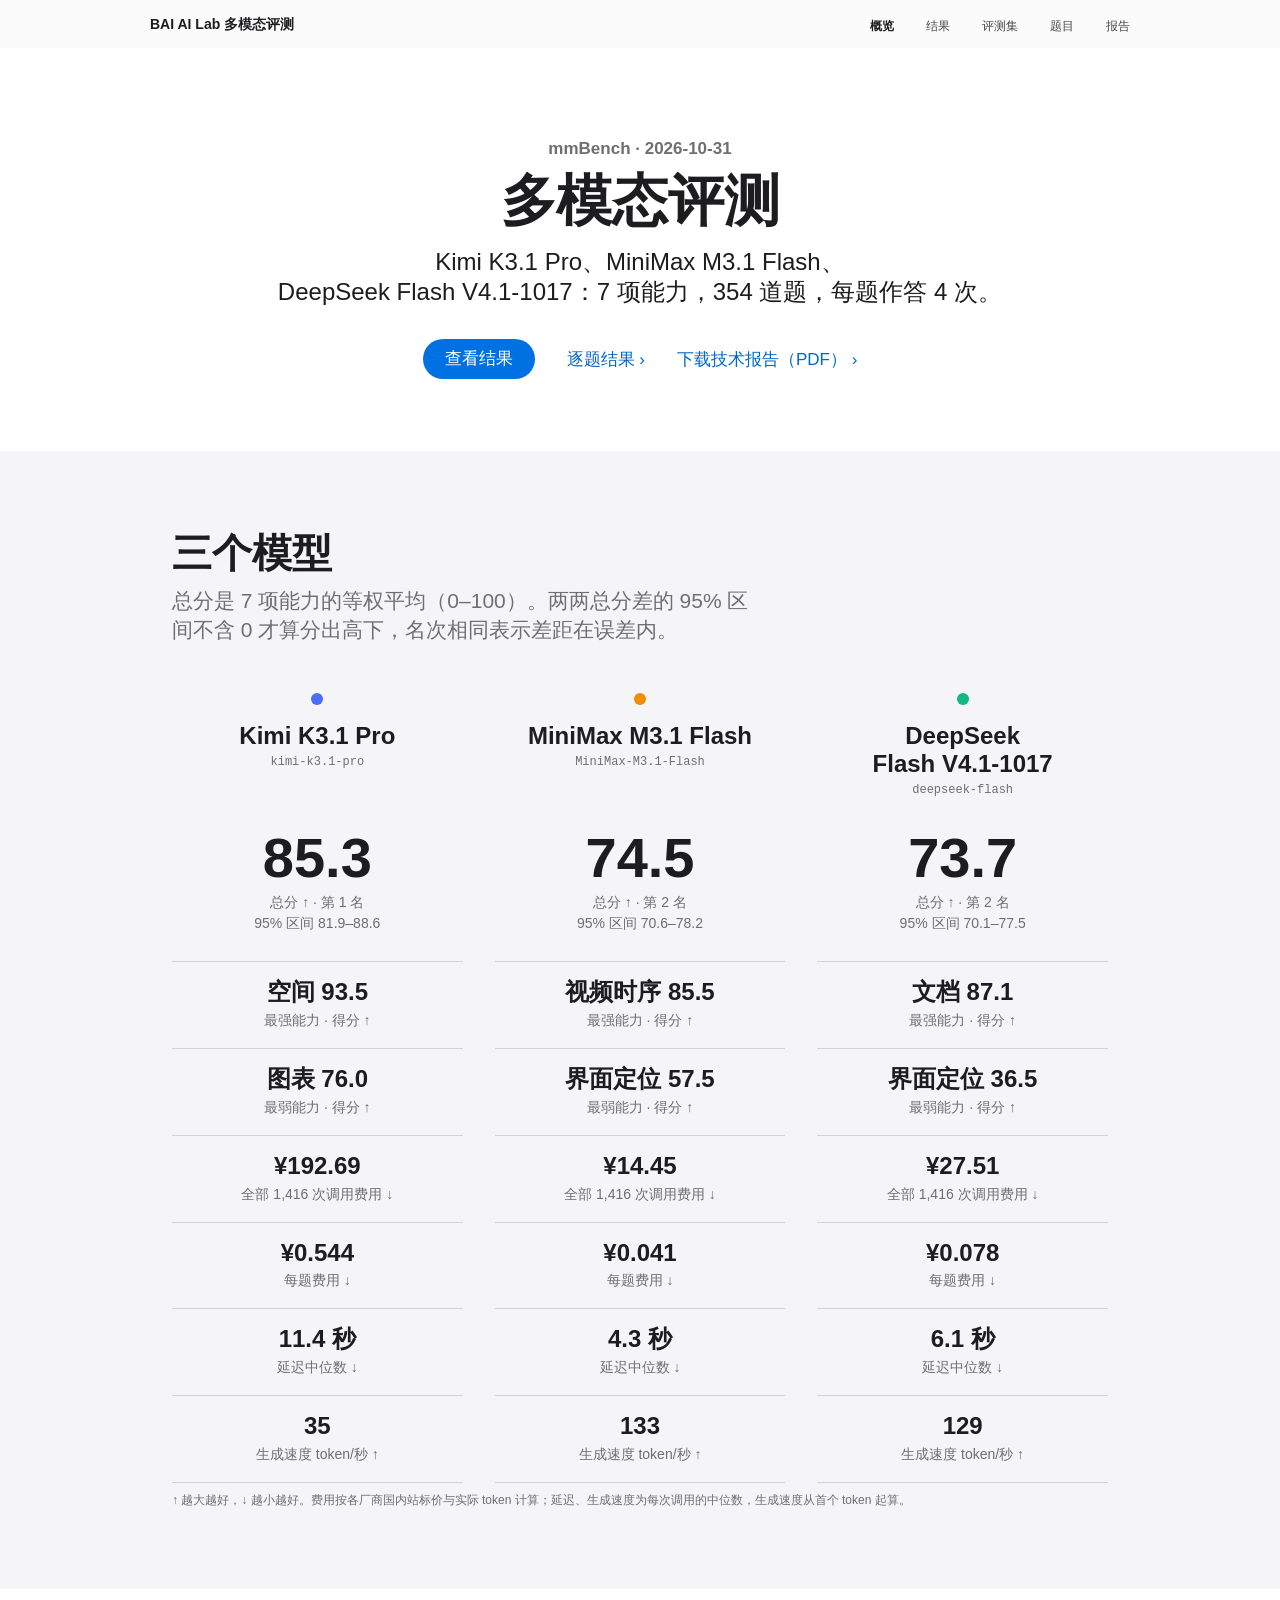
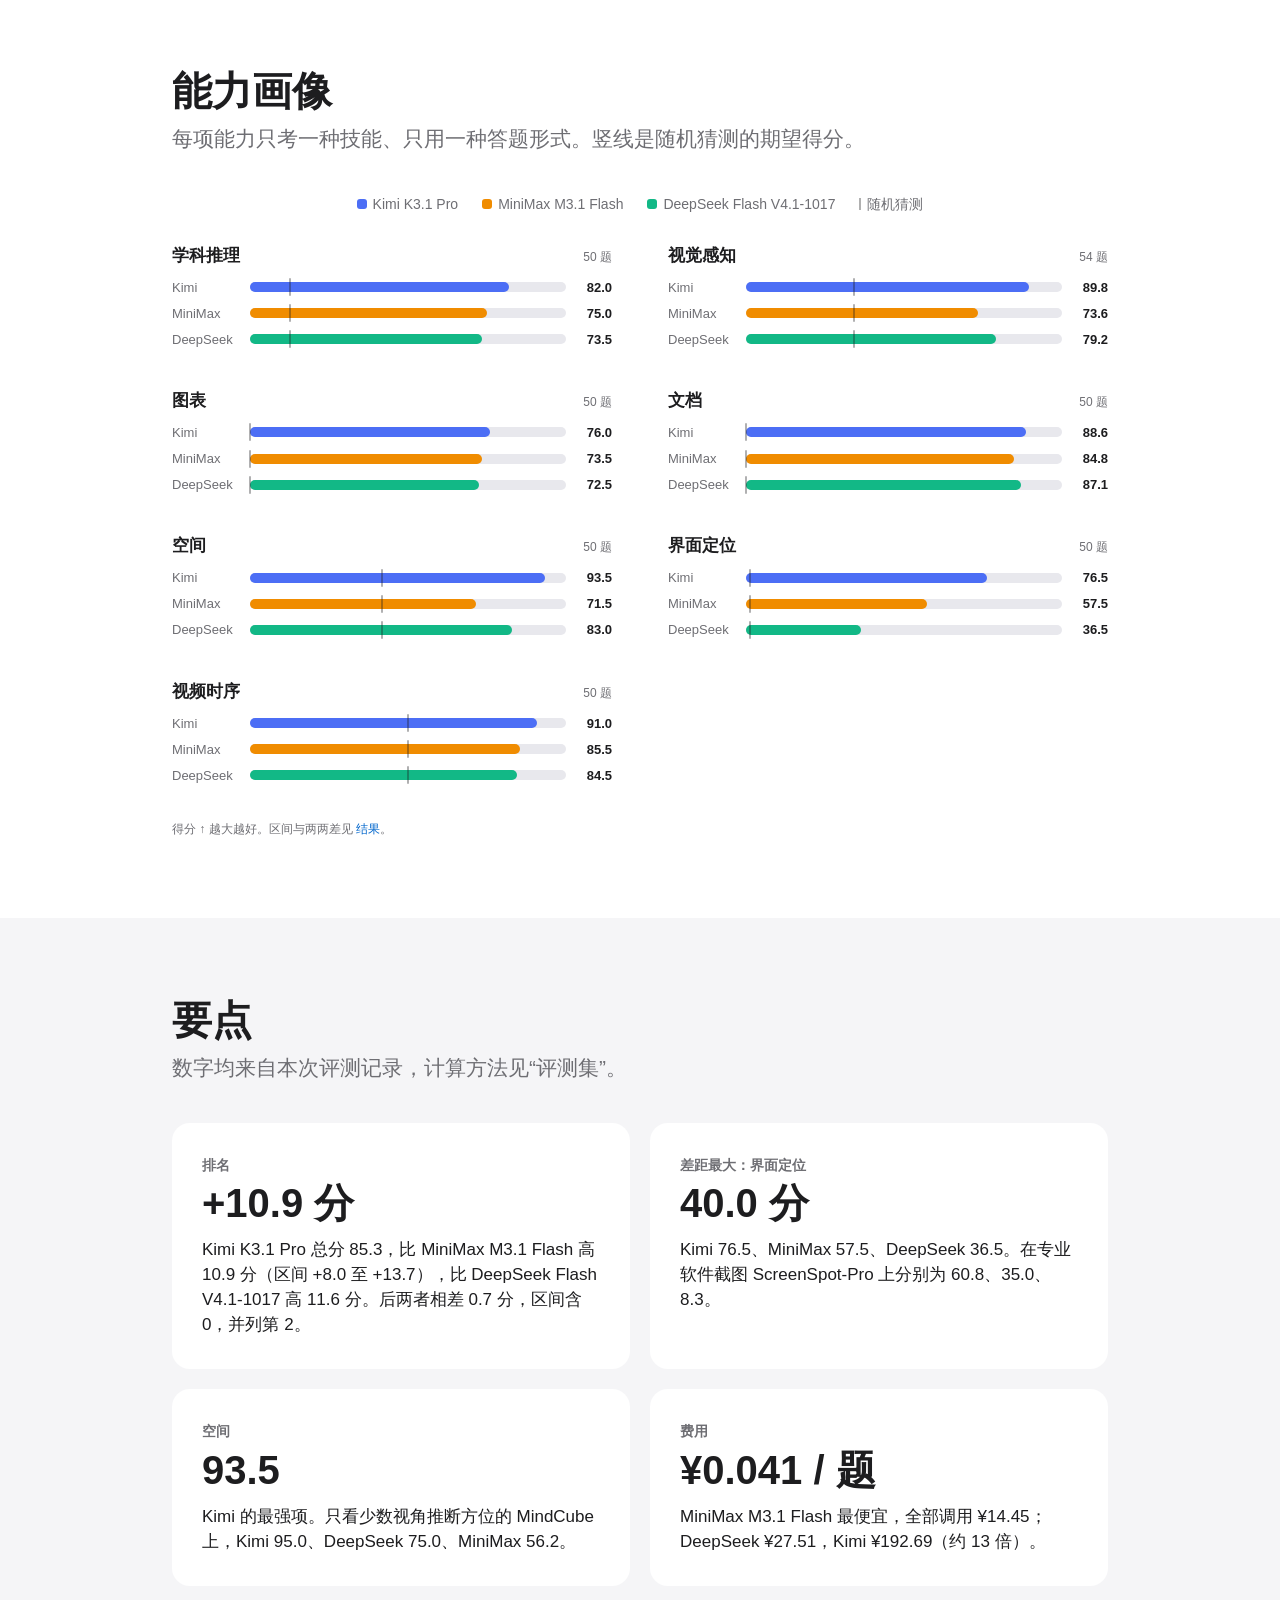
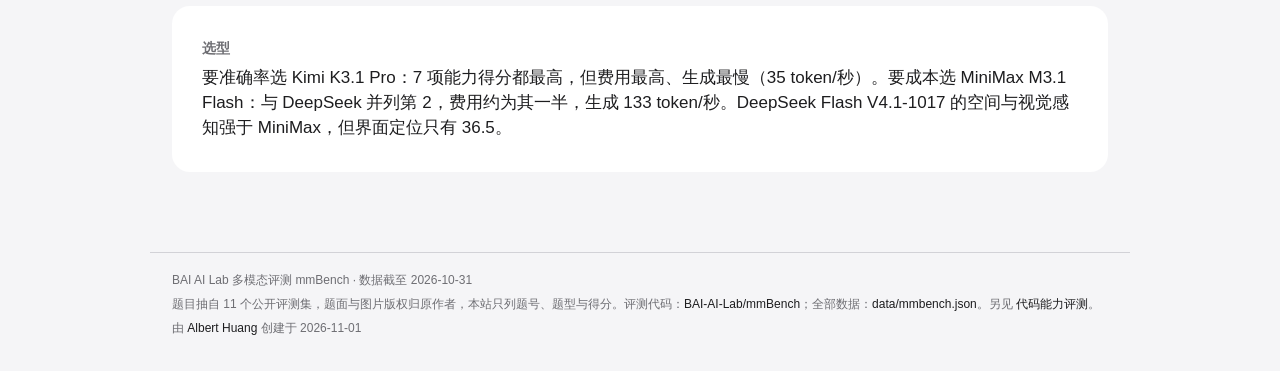
==== docs/index.html @ 2ac574b3 "Results site (docs/, GitHub Pages): the 2026-10-31 evaluation of Kimi K3.1 Pro, MiniMax M3.1 Flash a" ====
<!doctype html>
<html lang="zh-CN">
<head>
<meta charset="utf-8">
<meta name="viewport" content="width=device-width, initial-scale=1">
<title>多模态评测 · BAI AI Lab</title>
<meta name="description" content="Kimi K3.1 Pro、MiniMax M3.1 Flash、DeepSeek Flash V4.1-1017 在 mmBench 7 项能力上的评测结果">
<link rel="icon" href="assets/icon.svg" type="image/svg+xml">
<link rel="stylesheet" href="assets/style.css">
</head>
<body>
<nav class="nav"><div class="nav-in"><a class="brand" href="index.html"><span class="hide-sm">BAI AI Lab </span>多模态评测</a><ul><li><a href="index.html" aria-current=page>概览</a></li><li><a href="results.html">结果</a></li><li><a href="bench.html">评测集</a></li><li><a href="questions.html">题目</a></li><li><a href="report-2026-10-31.pdf">报告</a></li></ul></div></nav>
<main>
<section class="hero"><div class="wrap">
<p class="eyebrow">mmBench · 2026-10-31</p>
<h1>多模态评测</h1>
<p class="lead"><span class="nw">Kimi K3.1 Pro</span>、<span class="nw">MiniMax M3.1 Flash</span>、<span class="nw">DeepSeek Flash V4.1-1017</span>：<span class="nw">7 项能力，354 道题，</span><span class="nw">每题作答 4 次。</span></p>
<div class="ctas"><a class="btn" href="results.html">查看结果</a><a class="more" href="questions.html">逐题结果</a><a class="more" href="report-2026-10-31.pdf">下载技术报告（PDF）</a></div>
</div></section>
<section class="section alt"><div class="wrap">
<h2>三个模型</h2>
<p class="sub">总分是 7 项能力的等权平均（0–100）。两两总分差的 95% 区间不含 0 才算分出高下，名次相同表示差距在误差内。</p>
<div class="compare" style="--rows:9"><div class="model"><div><span class="dot kimi"></span><h3><span class="long">Kimi K3.1 Pro</span><span class="short">Kimi</span></h3><div class="id">kimi-k3.1-pro</div></div><div class="big">85.3</div><div class="cap">总分 ↑ · 第 1 名<br>95% 区间 81.9–88.6</div><ul class="specs"><li><b>空间 93.5</b><span>最强能力 · 得分 ↑</span></li><li><b>图表 76.0</b><span>最弱能力 · 得分 ↑</span></li><li><b>¥192.69</b><span>全部 1,416 次调用费用 ↓</span></li><li><b>¥0.544</b><span>每题费用 ↓</span></li><li><b>11.4 秒</b><span>延迟中位数 ↓</span></li><li><b>35</b><span>生成速度 token/秒 ↑</span></li></ul></div><div class="model"><div><span class="dot minimax"></span><h3><span class="long">MiniMax M3.1 Flash</span><span class="short">MiniMax</span></h3><div class="id">MiniMax-M3.1-Flash</div></div><div class="big">74.5</div><div class="cap">总分 ↑ · 第 2 名<br>95% 区间 70.6–78.2</div><ul class="specs"><li><b>视频时序 85.5</b><span>最强能力 · 得分 ↑</span></li><li><b>界面定位 57.5</b><span>最弱能力 · 得分 ↑</span></li><li><b>¥14.45</b><span>全部 1,416 次调用费用 ↓</span></li><li><b>¥0.041</b><span>每题费用 ↓</span></li><li><b>4.3 秒</b><span>延迟中位数 ↓</span></li><li><b>133</b><span>生成速度 token/秒 ↑</span></li></ul></div><div class="model"><div><span class="dot deepseek"></span><h3><span class="long">DeepSeek Flash V4.1-1017</span><span class="short">DeepSeek</span></h3><div class="id">deepseek-flash</div></div><div class="big">73.7</div><div class="cap">总分 ↑ · 第 2 名<br>95% 区间 70.1–77.5</div><ul class="specs"><li><b>文档 87.1</b><span>最强能力 · 得分 ↑</span></li><li><b>界面定位 36.5</b><span>最弱能力 · 得分 ↑</span></li><li><b>¥27.51</b><span>全部 1,416 次调用费用 ↓</span></li><li><b>¥0.078</b><span>每题费用 ↓</span></li><li><b>6.1 秒</b><span>延迟中位数 ↓</span></li><li><b>129</b><span>生成速度 token/秒 ↑</span></li></ul></div></div>
<p class="note">↑ 越大越好，↓ 越小越好。费用按各厂商国内站标价与实际 token 计算；延迟、生成速度为每次调用的中位数，生成速度从首个 token 起算。</p>
</div></section>
<section class="section"><div class="wrap">
<h2>能力画像</h2>
<p class="sub">每项能力只考一种技能、只用一种答题形式。竖线是随机猜测的期望得分。</p>
<ul class="legend"><li><i class="kimi-bg"></i>Kimi K3.1 Pro</li><li><i class="minimax-bg"></i>MiniMax M3.1 Flash</li><li><i class="deepseek-bg"></i>DeepSeek Flash V4.1-1017</li><li><span class="chance-key"></span>随机猜测</li></ul>
<div class="bars"><div class="bgrp "><h4>学科推理<span>50 题</span></h4><div class="brow"><span>Kimi</span><span class="track"><span class="fill kimi-bg" style="width:82.0%"></span><span class="chance" style="left:12.9%"></span></span><span class="bval">82.0</span></div><div class="brow"><span>MiniMax</span><span class="track"><span class="fill minimax-bg" style="width:75.0%"></span><span class="chance" style="left:12.9%"></span></span><span class="bval">75.0</span></div><div class="brow"><span>DeepSeek</span><span class="track"><span class="fill deepseek-bg" style="width:73.5%"></span><span class="chance" style="left:12.9%"></span></span><span class="bval">73.5</span></div></div><div class="bgrp "><h4>视觉感知<span>54 题</span></h4><div class="brow"><span>Kimi</span><span class="track"><span class="fill kimi-bg" style="width:89.8%"></span><span class="chance" style="left:34.3%"></span></span><span class="bval">89.8</span></div><div class="brow"><span>MiniMax</span><span class="track"><span class="fill minimax-bg" style="width:73.6%"></span><span class="chance" style="left:34.3%"></span></span><span class="bval">73.6</span></div><div class="brow"><span>DeepSeek</span><span class="track"><span class="fill deepseek-bg" style="width:79.2%"></span><span class="chance" style="left:34.3%"></span></span><span class="bval">79.2</span></div></div><div class="bgrp "><h4>图表<span>50 题</span></h4><div class="brow"><span>Kimi</span><span class="track"><span class="fill kimi-bg" style="width:76.0%"></span><span class="chance" style="left:0.0%"></span></span><span class="bval">76.0</span></div><div class="brow"><span>MiniMax</span><span class="track"><span class="fill minimax-bg" style="width:73.5%"></span><span class="chance" style="left:0.0%"></span></span><span class="bval">73.5</span></div><div class="brow"><span>DeepSeek</span><span class="track"><span class="fill deepseek-bg" style="width:72.5%"></span><span class="chance" style="left:0.0%"></span></span><span class="bval">72.5</span></div></div><div class="bgrp "><h4>文档<span>50 题</span></h4><div class="brow"><span>Kimi</span><span class="track"><span class="fill kimi-bg" style="width:88.6%"></span><span class="chance" style="left:0.0%"></span></span><span class="bval">88.6</span></div><div class="brow"><span>MiniMax</span><span class="track"><span class="fill minimax-bg" style="width:84.8%"></span><span class="chance" style="left:0.0%"></span></span><span class="bval">84.8</span></div><div class="brow"><span>DeepSeek</span><span class="track"><span class="fill deepseek-bg" style="width:87.1%"></span><span class="chance" style="left:0.0%"></span></span><span class="bval">87.1</span></div></div><div class="bgrp "><h4>空间<span>50 题</span></h4><div class="brow"><span>Kimi</span><span class="track"><span class="fill kimi-bg" style="width:93.5%"></span><span class="chance" style="left:42.0%"></span></span><span class="bval">93.5</span></div><div class="brow"><span>MiniMax</span><span class="track"><span class="fill minimax-bg" style="width:71.5%"></span><span class="chance" style="left:42.0%"></span></span><span class="bval">71.5</span></div><div class="brow"><span>DeepSeek</span><span class="track"><span class="fill deepseek-bg" style="width:83.0%"></span><span class="chance" style="left:42.0%"></span></span><span class="bval">83.0</span></div></div><div class="bgrp "><h4>界面定位<span>50 题</span></h4><div class="brow"><span>Kimi</span><span class="track"><span class="fill kimi-bg" style="width:76.5%"></span><span class="chance" style="left:1.3%"></span></span><span class="bval">76.5</span></div><div class="brow"><span>MiniMax</span><span class="track"><span class="fill minimax-bg" style="width:57.5%"></span><span class="chance" style="left:1.3%"></span></span><span class="bval">57.5</span></div><div class="brow"><span>DeepSeek</span><span class="track"><span class="fill deepseek-bg" style="width:36.5%"></span><span class="chance" style="left:1.3%"></span></span><span class="bval">36.5</span></div></div><div class="bgrp "><h4>视频时序<span>50 题</span></h4><div class="brow"><span>Kimi</span><span class="track"><span class="fill kimi-bg" style="width:91.0%"></span><span class="chance" style="left:50.0%"></span></span><span class="bval">91.0</span></div><div class="brow"><span>MiniMax</span><span class="track"><span class="fill minimax-bg" style="width:85.5%"></span><span class="chance" style="left:50.0%"></span></span><span class="bval">85.5</span></div><div class="brow"><span>DeepSeek</span><span class="track"><span class="fill deepseek-bg" style="width:84.5%"></span><span class="chance" style="left:50.0%"></span></span><span class="bval">84.5</span></div></div></div>
<p class="note">得分 ↑ 越大越好。区间与两两差见 <a href="results.html#profile">结果</a>。</p>
</div></section>
<section class="section alt"><div class="wrap">
<h2>要点</h2>
<p class="sub">数字均来自本次评测记录，计算方法见“评测集”。</p>
<div class="tiles">
<a class="card" href="results.html#rank"><p class="k">排名</p><p class="v">+10.9 分</p>
<p>Kimi K3.1 Pro 总分 85.3，比 MiniMax M3.1 Flash 高 10.9 分（区间 +8.0 至 +13.7），比 DeepSeek Flash V4.1-1017 高 11.6 分。后两者相差 0.7 分，区间含 0，并列第 2。</p></a>
<a class="card" href="results.html#source"><p class="k">差距最大：界面定位</p><p class="v">40.0 分</p>
<p>Kimi 76.5、MiniMax 57.5、DeepSeek 36.5。在专业软件截图 ScreenSpot-Pro 上分别为 60.8、35.0、8.3。</p></a>
<a class="card" href="results.html#profile"><p class="k">空间</p><p class="v">93.5</p>
<p>Kimi 的最强项。只看少数视角推断方位的 MindCube 上，Kimi 95.0、DeepSeek 75.0、MiniMax 56.2。</p></a>
<a class="card" href="results.html#cost"><p class="k">费用</p><p class="v">¥0.041 / 题</p>
<p>MiniMax M3.1 Flash 最便宜，全部调用 ¥14.45；DeepSeek ¥27.51，Kimi ¥192.69（约 13 倍）。</p></a>
<div class="card wide"><p class="k">选型</p>
<p>要准确率选 Kimi K3.1 Pro：7 项能力得分都最高，但费用最高、生成最慢（35 token/秒）。要成本选 MiniMax M3.1 Flash：与 DeepSeek 并列第 2，费用约为其一半，生成 133 token/秒。DeepSeek Flash V4.1-1017 的空间与视觉感知强于 MiniMax，但界面定位只有 36.5。</p></div>
</div>
</div></section>
</main>
<footer><div class="wrap">
<p>BAI AI Lab 多模态评测 mmBench · 数据截至 2026-10-31</p>
<p>题目抽自 11 个公开评测集，题面与图片版权归原作者，本站只列题号、题型与得分。评测代码：<a href="https://github.com/BAI-AI-Lab/mmBench">BAI-AI-Lab/mmBench</a>；全部数据：<a href="data/mmbench.json">data/mmbench.json</a>。另见 <a href="https://bai-ai-lab.github.io/coding-eval/">代码能力评测</a>。</p>
<p>由 <a href="https://alberthx86.github.io/" target="_blank" rel="noopener">Albert Huang</a> 创建于 2026-11-01</p>
</div></footer>
<script src="assets/app.js"></script>
</body>
</html>
---- docs/assets/style.css ----
/* mmBench results site. Apple-style tokens (apple.com): text #1d1d1f / #6e6e73 / #86868b, fills #f5f5f7 / #e8e8ed, hairline #d2d2d7,
   links #0066cc, buttons #0071e3, pill radius 980px, 48px translucent nav, 18px card radius. */
:root {
  --bg: #fff;
  --bg-alt: #f5f5f7;
  --card: #fff;
  --text: #1d1d1f;
  --text-2: #6e6e73;
  --text-3: #86868b;
  --hairline: #d2d2d7;
  --fill: #e8e8ed;
  --seg-on: #fff;
  --link: #0066cc;
  --blue: #0071e3;
  --blue-hover: #0077ed;
  --ok: #008009;
  --bad: #e30000;
  --kimi: #4c6ef5;
  --deepseek: #12b886;
  --minimax: #f08c00;
  --nav: rgba(250, 250, 252, 0.8);
  --code-bg: #f5f5f7;
  --mono: "SF Mono", ui-monospace, Menlo, Consolas, "Liberation Mono", monospace;
  color-scheme: light dark;
}

@media (prefers-color-scheme: dark) {
  :root {
    --bg: #000;
    --bg-alt: #161617;
    --card: #1d1d1f;
    --text: #f5f5f7;
    --text-2: #a1a1a6;
    --text-3: #86868b;
    --hairline: #424245;
    --fill: #333336;
    --seg-on: #636366;
    --link: #2997ff;
    --ok: #30d158;
    --bad: #ff453a;
    --nav: rgba(22, 22, 23, 0.8);
    --code-bg: #1d1d1f;
  }
}

* { box-sizing: border-box; }

html { -webkit-text-size-adjust: 100%; }

body {
  margin: 0;
  background: var(--bg);
  color: var(--text);
  font-family: -apple-system, BlinkMacSystemFont, "SF Pro Text", "SF Pro SC", "PingFang SC", "Hiragino Sans GB",
    "Microsoft YaHei", "Helvetica Neue", Helvetica, Arial, sans-serif;
  font-size: 17px;
  line-height: 1.47059;
  -webkit-font-smoothing: antialiased;
  -moz-osx-font-smoothing: grayscale;
}

a { color: var(--link); text-decoration: none; }
a:hover { text-decoration: underline; }
code, .mono { font-family: var(--mono); font-size: 0.88em; }
sup { font-size: 0.7em; line-height: 0; }

/* nav */
.nav {
  position: sticky;
  top: 0;
  z-index: 10;
  height: 48px;
  background: var(--nav);
  -webkit-backdrop-filter: saturate(180%) blur(20px);
  backdrop-filter: saturate(180%) blur(20px);
}
.nav-in {
  max-width: 1024px;
  height: 100%;
  margin: 0 auto;
  padding: 0 22px;
  display: flex;
  align-items: center;
  justify-content: space-between;
}
.brand { color: var(--text); font-size: 14px; font-weight: 600; white-space: nowrap; }
.nav ul { display: flex; gap: 32px; margin: 0; padding: 0; list-style: none; }
.nav ul a { color: var(--text); font-size: 12px; opacity: 0.8; transition: opacity 0.24s cubic-bezier(0.4, 0, 0.6, 1); }
.nav ul a:hover { opacity: 1; text-decoration: none; }
.nav ul a[aria-current="page"] { opacity: 1; font-weight: 600; }

/* layout */
.wrap { max-width: 980px; margin: 0 auto; padding: 0 22px; }
.section { padding: 80px 0; }
.section.alt { background: var(--bg-alt); }
.section.tight { padding-top: 48px; }

h1, h2, h3 { font-weight: 600; margin: 0; text-wrap: balance; }
.hero .lead, .sub { text-wrap: balance; }
h2 { font-size: 40px; line-height: 1.1; margin-bottom: 12px; }
h3 { font-size: 24px; line-height: 1.17; margin: 56px 0 16px; }
h2 + h3 { margin-top: 32px; }
.sub { font-size: 21px; line-height: 1.38; color: var(--text-2); margin: 0 0 40px; max-width: 760px; }
p { margin: 0 0 16px; }

/* hero */
.hero { text-align: center; padding: 88px 0 72px; }
.eyebrow { font-size: 17px; font-weight: 600; color: var(--text-2); margin: 0 0 10px; }
.hero h1 { font-size: 56px; line-height: 1.07143; letter-spacing: -0.005em; }
.hero .lead { font-size: 24px; line-height: 1.25; margin: 16px auto 0; max-width: 760px; }
.ctas { display: flex; flex-wrap: wrap; gap: 16px 32px; justify-content: center; align-items: center; margin-top: 32px; }
.btn {
  display: inline-block;
  background: var(--blue);
  color: #fff;
  border-radius: 980px;
  padding: 10px 22px;
  font-size: 17px;
  line-height: 1.2;
}
.btn:hover { background: var(--blue-hover); text-decoration: none; }
.more::after { content: " ›"; }

/* model comparison */
.compare { display: grid; grid-template-columns: repeat(3, minmax(0, 1fr)); gap: 32px; text-align: center; }
.dot { display: inline-block; width: 12px; height: 12px; border-radius: 50%; vertical-align: middle; }
.dot.kimi, .kimi-bg { background: var(--kimi); }
.dot.deepseek, .deepseek-bg { background: var(--deepseek); }
.dot.minimax, .minimax-bg { background: var(--minimax); }
.model h3 { margin: 12px 0 4px; font-size: 24px; overflow-wrap: anywhere; }
.model .id { font-family: var(--mono); font-size: 12px; color: var(--text-2); }
.big { font-size: 56px; font-weight: 600; line-height: 1.07; margin: 28px 0 4px; font-variant-numeric: tabular-nums; }
.cap { font-size: 14px; color: var(--text-2); }
.specs { list-style: none; margin: 28px 0 0; padding: 0; border-top: 1px solid var(--hairline); }
/* rows line up across the three columns: each column is a subgrid spanning --rows rows */
@supports (grid-template-rows: subgrid) {
  .compare { grid-template-rows: repeat(var(--rows, 9), auto); }
  .compare .model { display: grid; grid-row: span var(--rows, 9); grid-template-rows: subgrid; row-gap: 0; }
  .compare .specs { display: contents; }
  .compare .specs li:first-child { border-top: 1px solid var(--hairline); margin-top: 28px; }
}
.specs li { padding: 16px 0; border-bottom: 1px solid var(--hairline); }
.specs b { display: block; font-size: 24px; font-weight: 600; line-height: 1.2; font-variant-numeric: tabular-nums; }
.specs span { font-size: 14px; color: var(--text-2); }
.specs .t { display: block; font-size: 14px; line-height: 1.43; color: var(--text); margin-bottom: 2px; }
.short { display: none; }

/* cards */
.tiles { display: grid; grid-template-columns: repeat(2, minmax(0, 1fr)); gap: 20px; }
.card { background: var(--bg-alt); border-radius: 18px; padding: 32px 30px; }
.alt .card { background: var(--card); }
.card.wide { grid-column: 1 / -1; }
.card .k { font-size: 14px; font-weight: 600; color: var(--text-2); margin: 0 0 6px; }
.card .v { font-size: 40px; font-weight: 600; line-height: 1.1; margin: 0 0 12px; font-variant-numeric: tabular-nums; }
.card p:last-child { margin-bottom: 0; }
.card h4 { font-size: 19px; margin: 0 0 8px; }
a.card { display: block; color: var(--text); transition: transform 0.3s cubic-bezier(0, 0, 0.5, 1); }
a.card:hover { text-decoration: none; transform: scale(1.01); }

.steps { counter-reset: step; display: grid; grid-template-columns: repeat(auto-fit, minmax(170px, 1fr)); gap: 16px; }
.steps .card { padding: 24px 22px; }
.steps .card::before {
  counter-increment: step;
  content: counter(step);
  display: inline-flex;
  align-items: center;
  justify-content: center;
  width: 28px;
  height: 28px;
  border-radius: 50%;
  background: var(--text);
  color: var(--bg);
  font-size: 14px;
  font-weight: 600;
  margin-bottom: 12px;
}
.steps h4 { font-size: 17px; margin: 0 0 6px; }
.steps p { font-size: 14px; color: var(--text-2); margin: 0; }

/* lists */
.list { margin: 0 0 16px; padding-left: 1.2em; }
.list li { margin: 0 0 10px; }

/* tables */
.tw { overflow-x: auto; -webkit-overflow-scrolling: touch; margin: 0 0 8px; }
table { width: 100%; border-collapse: collapse; font-size: 14px; line-height: 1.43; font-variant-numeric: tabular-nums; }
th, td { padding: 10px 12px; text-align: left; vertical-align: top; border-bottom: 1px solid var(--hairline); }
thead th { font-size: 12px; font-weight: 600; color: var(--text-2); border-bottom-color: var(--text-3); white-space: nowrap; vertical-align: bottom; }
th:first-child, td:first-child { padding-left: 0; }
th:last-child, td:last-child { padding-right: 0; }
.n { text-align: right; white-space: nowrap; }
.c { text-align: center; white-space: nowrap; }
.nw { white-space: nowrap; }
.best { font-weight: 600; }
.note { font-size: 12px; line-height: 1.5; color: var(--text-2); margin: 8px 0 0; }
td .sec { color: var(--text-2); font-size: 12px; }
tr.grp td { border-bottom-color: var(--text-3); }
tr.blk td { font-weight: 600; font-size: 12px; color: var(--text-2); padding-top: 18px; }
th.grp-h { border-bottom: 1px solid var(--hairline); }
h4.tcap { font-size: 17px; font-weight: 600; margin: 28px 0 8px; }

.ok { color: var(--ok); }
.bad { color: var(--bad); }
.pill { display: inline-block; font-size: 12px; line-height: 1.5; padding: 1px 9px; border-radius: 980px; background: var(--fill); color: var(--text-2); white-space: nowrap; }

/* segmented control */
.seg { display: inline-flex; flex-wrap: wrap; gap: 2px; padding: 2px; border-radius: 9px; background: var(--fill); }
.seg button {
  appearance: none;
  border: 0;
  border-radius: 7px;
  background: transparent;
  color: var(--text);
  font: inherit;
  font-size: 13px;
  padding: 5px 14px;
  cursor: pointer;
}
.seg button[aria-pressed="true"] { background: var(--seg-on); box-shadow: 0 1px 3px rgba(0, 0, 0, 0.12); font-weight: 600; }
.filters { display: flex; flex-wrap: wrap; gap: 12px; margin: 0 0 20px; }
#plist tbody tr { cursor: pointer; }
#plist tbody tr:hover td { background: var(--bg-alt); }
.alt #plist tbody tr:hover td { background: var(--card); }

.legend { display: flex; flex-wrap: wrap; justify-content: center; gap: 8px 24px; font-size: 14px; color: var(--text-2); margin: 0; padding: 0; list-style: none; }
.legend i { display: inline-block; width: 10px; height: 10px; border-radius: 3px; margin-right: 6px; background: var(--text-3); }
.legend i.faint { opacity: 0.3; }

/* problem page */
.crumb { font-size: 14px; color: var(--text-2); margin: 0 0 20px; }
.ptitle { font-size: 48px; line-height: 1.08; }
.meta { font-size: 17px; color: var(--text-2); margin: 12px 0 24px; }
.summary { font-size: 21px; line-height: 1.38; max-width: 760px; }
.verdict { font-size: 48px; font-weight: 600; line-height: 1; margin: 24px 0 8px; }
.compare.small .specs b { font-size: 19px; }
.codehead { display: flex; flex-wrap: wrap; align-items: center; justify-content: space-between; gap: 12px; margin: 0 0 16px; }
.copy { appearance: none; border: 0; background: none; color: var(--link); font: inherit; font-size: 14px; cursor: pointer; padding: 0; }
.code { background: var(--code-bg); border-radius: 12px; padding: 18px 20px; overflow-x: auto; font-family: var(--mono); font-size: 13px; line-height: 1.55; }
.code pre { margin: 0; font: inherit; }
.empty { background: var(--code-bg); border-radius: 12px; padding: 18px 20px; color: var(--text-2); font-size: 14px; }
[data-panel][hidden] { display: none; }
.pager { display: flex; justify-content: space-between; gap: 16px; font-size: 14px; padding: 0 0 56px; }

/* citations, references, command blocks */
.cite { font-size: 0.8em; color: var(--text-2); white-space: nowrap; }
.refs { margin: 0; padding-left: 1.6em; font-size: 14px; line-height: 1.5; }
.refs li { margin: 0 0 10px; overflow-wrap: anywhere; }
.refs li:target { background: var(--fill); border-radius: 6px; }
.cmd { position: relative; margin: 0 0 16px; }
.cmd .copy { position: absolute; top: 12px; right: 16px; font-size: 13px; }
.cmd pre.code { margin: 0; padding-right: 64px; }
.cmd code { font-size: inherit; }

/* footer */
footer { background: var(--bg-alt); color: var(--text-2); font-size: 12px; line-height: 1.5; }
footer .wrap { padding-top: 18px; padding-bottom: 28px; border-top: 1px solid var(--hairline); }
.section.alt + footer .wrap { border-top-color: var(--hairline); }
footer p { margin: 0 0 6px; }
footer a { color: var(--text); }

@media (max-width: 1068px) {
  .hero h1 { font-size: 48px; }
}

@media (max-width: 734px) {
  .wrap, .nav-in { padding-left: 16px; padding-right: 16px; }
  .nav ul { gap: 14px; }
  .section { padding: 56px 0; }
  .hero { padding: 56px 0 48px; }
  .hero h1 { font-size: 36px; line-height: 1.1; }
  .hero .lead { font-size: 19px; }
  h2 { font-size: 32px; }
  h3 { font-size: 21px; margin-top: 40px; }
  .sub { font-size: 17px; margin-bottom: 28px; }
  .compare { gap: 10px; }
  .model h3 { font-size: 15px; }
  .long { display: none; }
  .short { display: inline; }
  .model .id { display: none; }
  .big { font-size: 30px; margin-top: 16px; }
  .cap { font-size: 12px; }
  .specs b, .compare.small .specs b { font-size: 16px; }
  .specs span { font-size: 11px; }
  .specs .t { font-size: 12px; overflow-wrap: anywhere; }
  .verdict { font-size: 30px; }
  .tiles { grid-template-columns: 1fr; }
  .card { padding: 24px 20px; }
  .card .v { font-size: 32px; }
  .ptitle { font-size: 32px; }
  .summary { font-size: 17px; }
  .hide-sm { display: none; }
  table { font-size: 13px; }
  th, td { padding: 8px 8px; }
}

/* capability bars (HTML, so labels stay legible on phones) */
.bars { display: grid; grid-template-columns: repeat(2, minmax(0, 1fr)); gap: 32px 56px; }
.bgrp h4 { font-size: 17px; font-weight: 600; margin: 0 0 10px; display: flex; justify-content: space-between; align-items: baseline; }
.bgrp h4 span { font-size: 12px; font-weight: 400; color: var(--text-2); }
.brow { display: grid; grid-template-columns: 5.2em minmax(0, 1fr) 2.8em; align-items: center; gap: 10px; font-size: 13px; color: var(--text-2); margin: 7px 0; }
.track { position: relative; height: 10px; border-radius: 5px; background: var(--fill); }
.fill { position: absolute; left: 0; top: 0; bottom: 0; border-radius: 5px; }
.chance { position: absolute; top: -4px; bottom: -4px; width: 2px; margin-left: -1px; border-radius: 1px; background: var(--text); opacity: 0.35; }
.bval { text-align: right; color: var(--text); font-weight: 600; font-variant-numeric: tabular-nums; }
.bgrp.total { grid-column: 1 / -1; padding-bottom: 28px; border-bottom: 1px solid var(--hairline); }
.legend i.kimi-bg { background: var(--kimi); }
.legend i.minimax-bg { background: var(--minimax); }
.legend i.deepseek-bg { background: var(--deepseek); }
.bars + .note, .legend + .bars { margin-top: 28px; }
.legend .chance-key { display: inline-block; width: 2px; height: 12px; margin-right: 6px; vertical-align: -1px; background: var(--text); opacity: 0.35; }

/* four samples per model */
.s4 { display: inline-flex; gap: 3px; vertical-align: middle; }
.s4 i { width: 9px; height: 9px; border-radius: 50%; border: 1.5px solid var(--bad); }
.s4 i.y { background: var(--ok); border-color: var(--ok); }
.s4 i.p { background: linear-gradient(90deg, var(--ok) 50%, transparent 50%); border-color: var(--ok); }
.ci { display: block; font-size: 12px; color: var(--text-2); font-weight: 400; }
.count { font-size: 14px; color: var(--text-2); margin: 0 0 12px; }
#plist td { vertical-align: middle; padding-top: 7px; padding-bottom: 7px; }

/* model notes */
details.mnote { border-top: 1px solid var(--hairline); padding: 16px 0; }
details.mnote:last-of-type { border-bottom: 1px solid var(--hairline); }
details.mnote summary { cursor: pointer; font-size: 19px; font-weight: 600; list-style: none; }
details.mnote summary::-webkit-details-marker { display: none; }
details.mnote summary::after { content: "+"; float: right; font-weight: 400; color: var(--text-2); }
details.mnote[open] summary::after { content: "−"; }
details.mnote dl { display: grid; grid-template-columns: 7em minmax(0, 1fr); gap: 8px 16px; margin: 16px 0 0; font-size: 14px; }
details.mnote dt { color: var(--text-2); }
details.mnote dd { margin: 0; }

@media (max-width: 734px) {
  .bars { grid-template-columns: 1fr; gap: 24px; }
  .brow { grid-template-columns: 4.6em minmax(0, 1fr) 2.6em; gap: 8px; }
  details.mnote dl { grid-template-columns: 1fr; gap: 2px; }
  details.mnote dd { margin-bottom: 10px; }
}
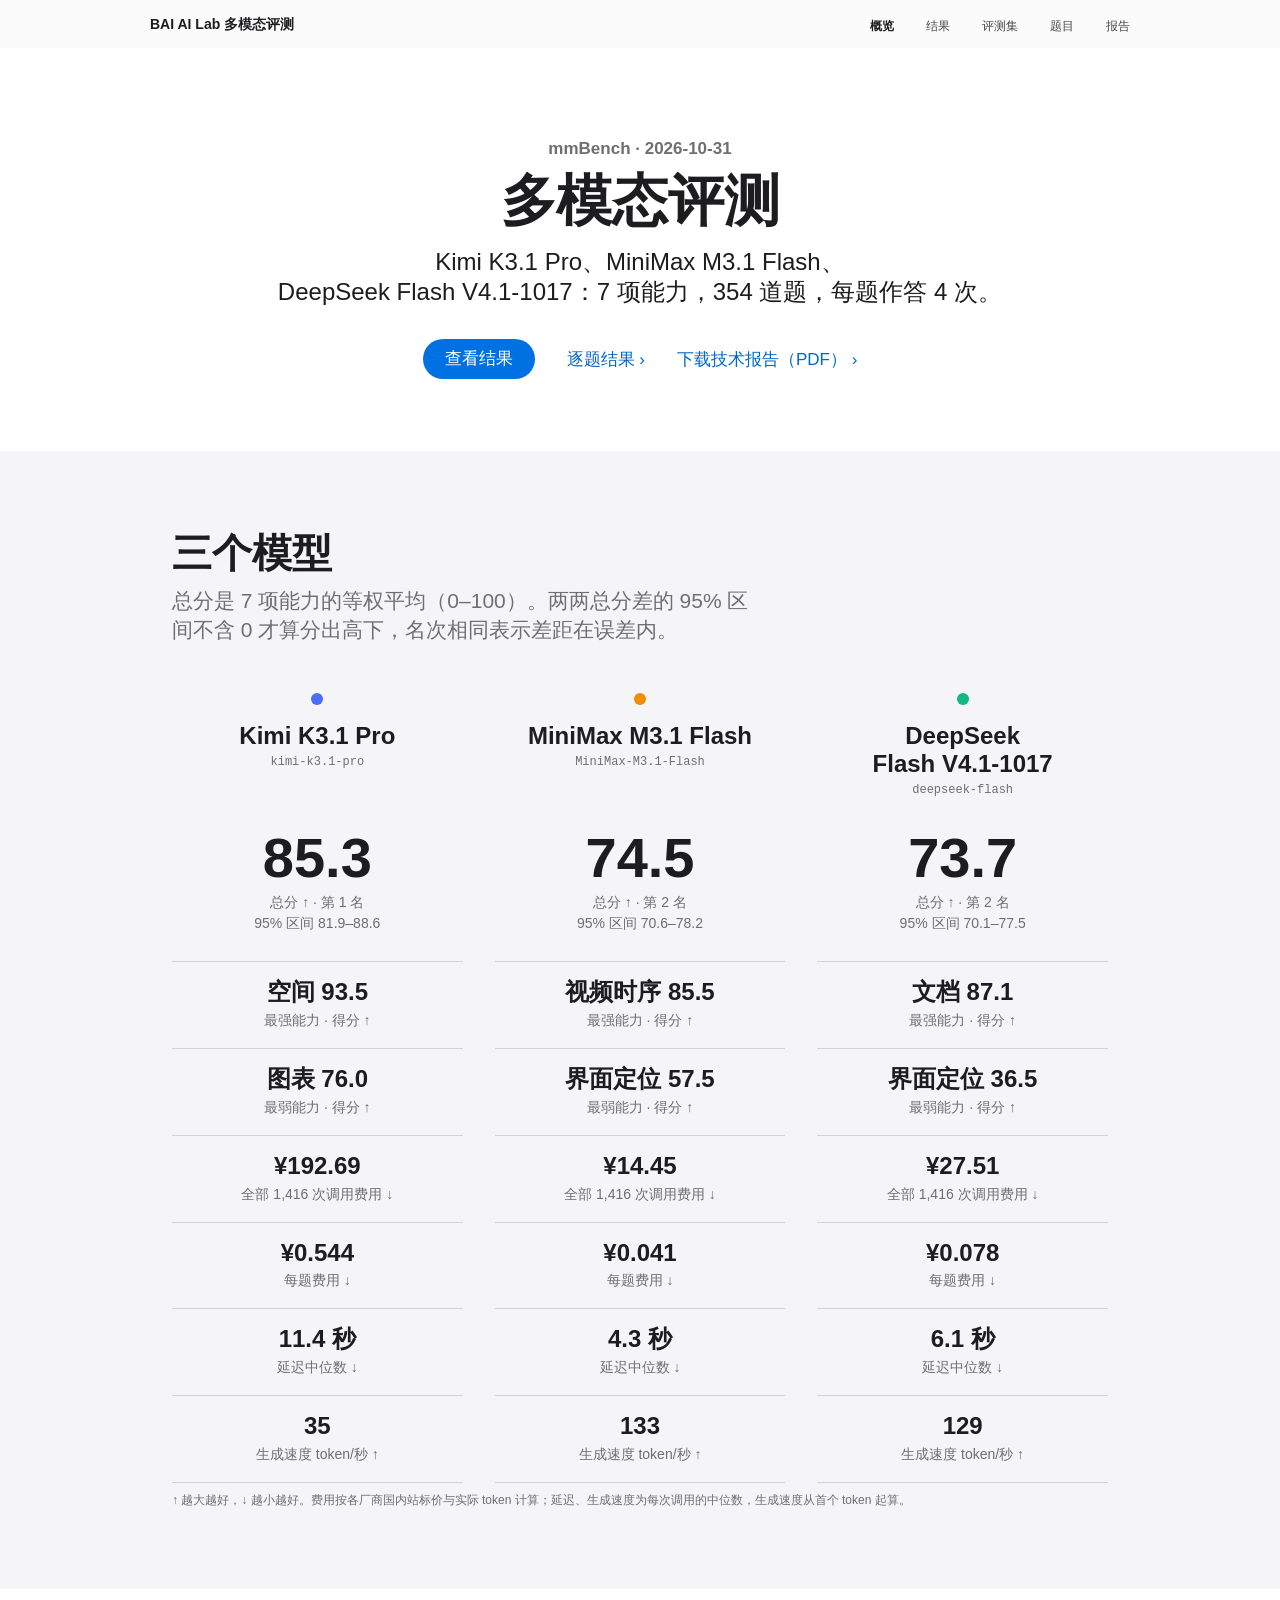
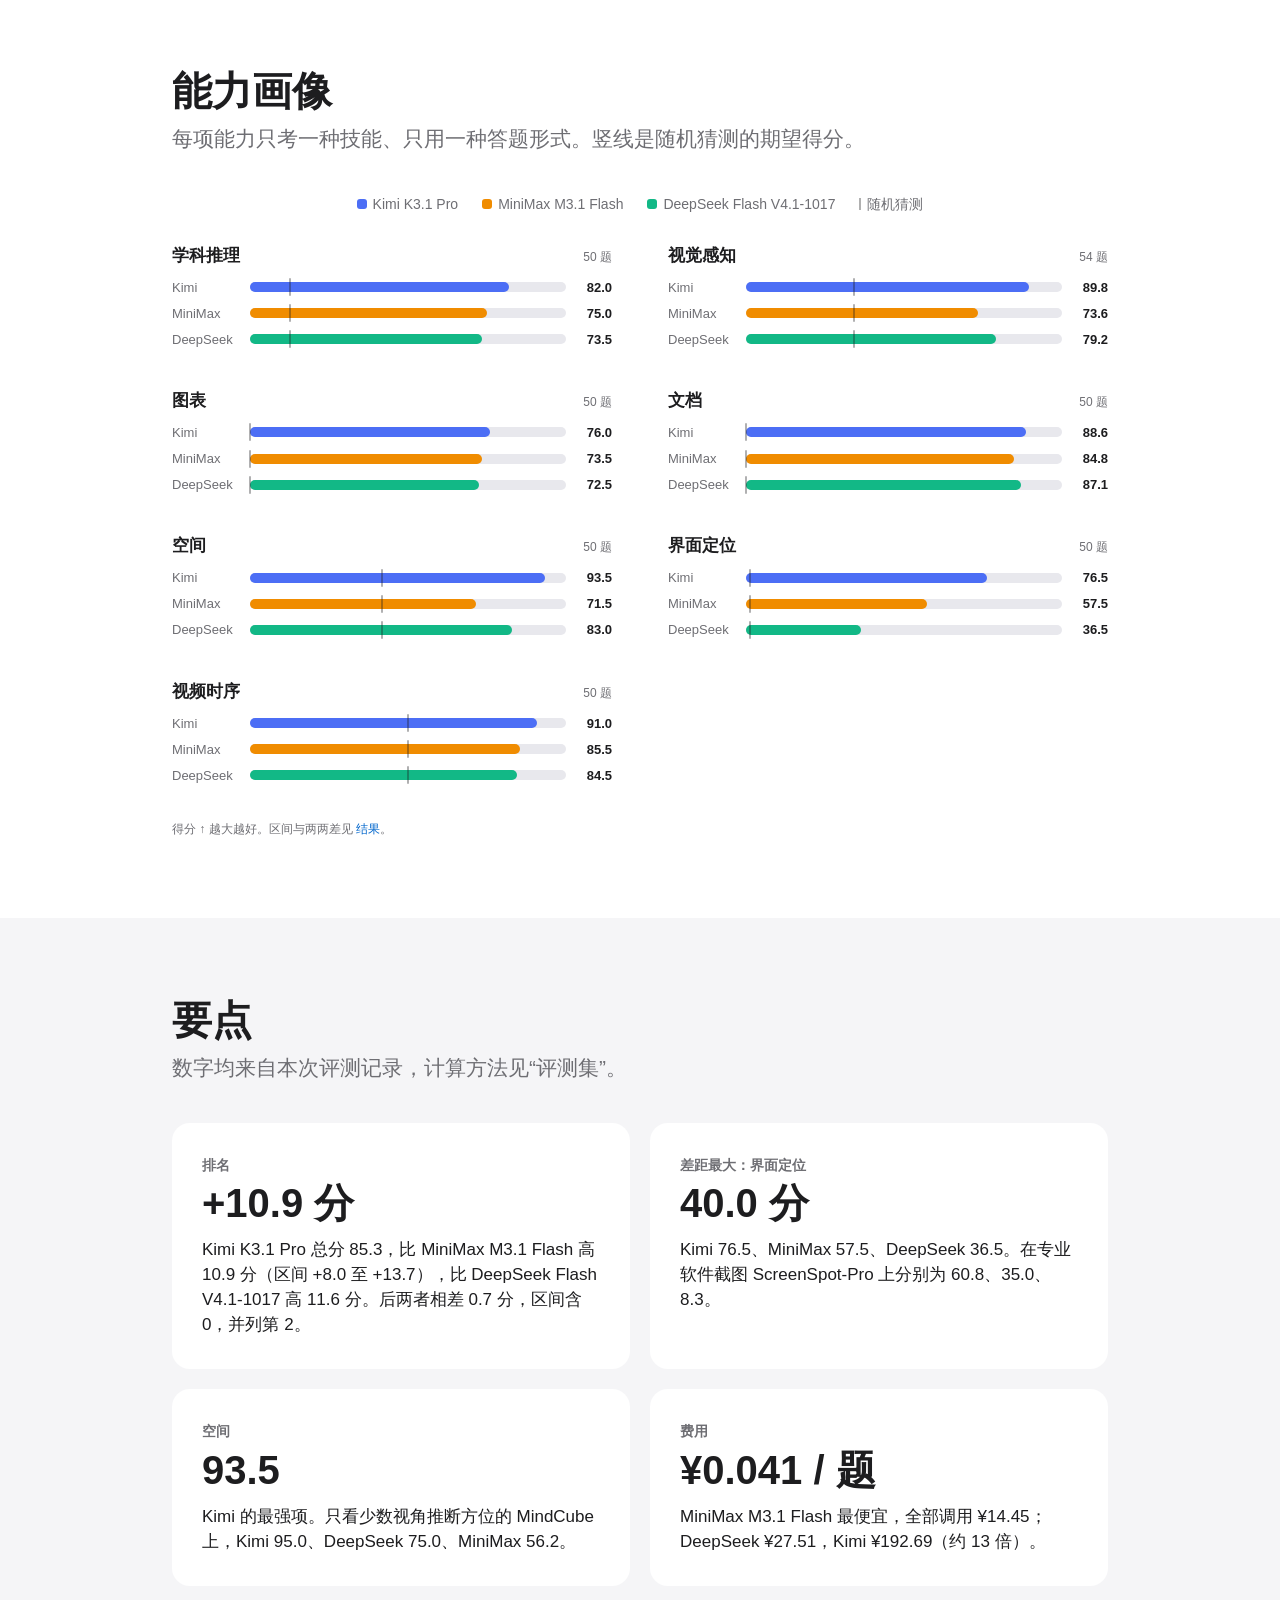
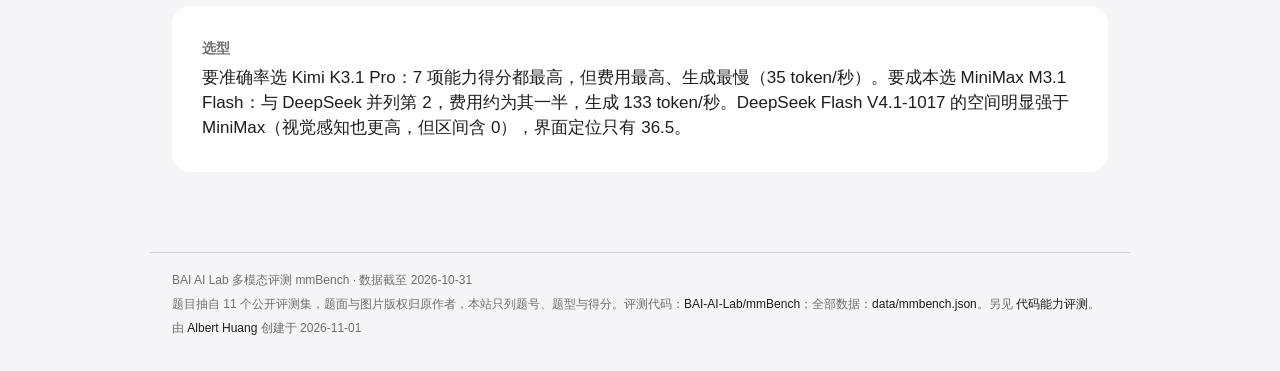
==== commit c1487cfa: "Site: the 选型 tile claims only the spatial lead of DeepSeek over MiniMax as clear; its perception lea" ====
--- a/docs/index.html
+++ b/docs/index.html
@@ -43,7 +43,7 @@
 <a class="card" href="results.html#cost"><p class="k">费用</p><p class="v">¥0.041 / 题</p>
 <p>MiniMax M3.1 Flash 最便宜，全部调用 ¥14.45；DeepSeek ¥27.51，Kimi ¥192.69（约 13 倍）。</p></a>
 <div class="card wide"><p class="k">选型</p>
-<p>要准确率选 Kimi K3.1 Pro：7 项能力得分都最高，但费用最高、生成最慢（35 token/秒）。要成本选 MiniMax M3.1 Flash：与 DeepSeek 并列第 2，费用约为其一半，生成 133 token/秒。DeepSeek Flash V4.1-1017 的空间与视觉感知强于 MiniMax，但界面定位只有 36.5。</p></div>
+<p>要准确率选 Kimi K3.1 Pro：7 项能力得分都最高，但费用最高、生成最慢（35 token/秒）。要成本选 MiniMax M3.1 Flash：与 DeepSeek 并列第 2，费用约为其一半，生成 133 token/秒。DeepSeek Flash V4.1-1017 的空间明显强于 MiniMax（视觉感知也更高，但区间含 0），界面定位只有 36.5。</p></div>
 </div>
 </div></section>
 </main>
